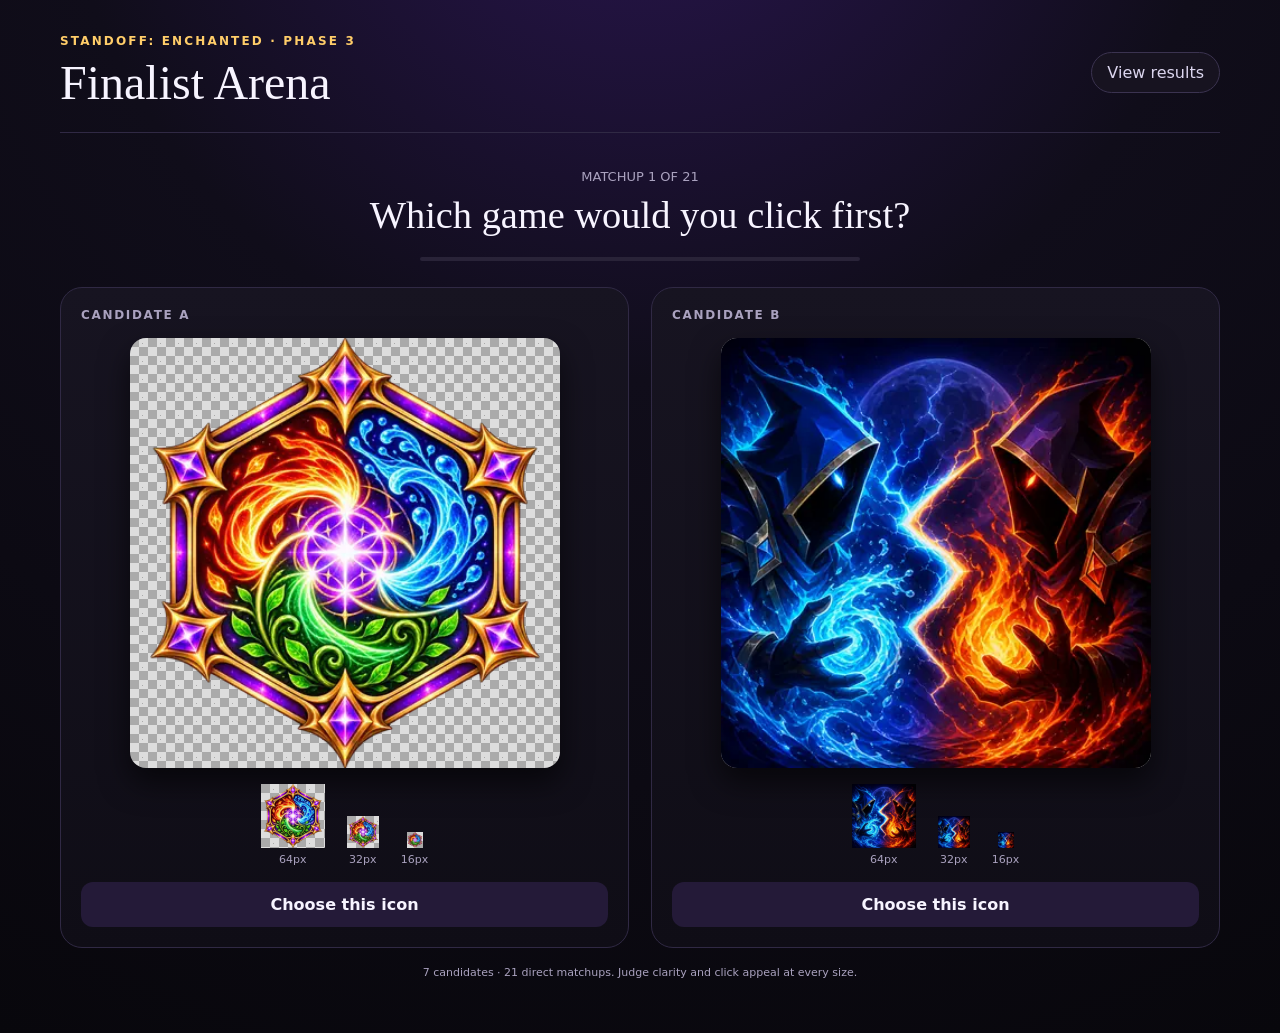
==== ABTest/index.html @ 978b7f70 "Icon test phase 3: seven candidates, retry queue for refused votes" ====
<!doctype html><html lang="en"><head><meta charset="utf-8"><meta name="viewport" content="width=device-width,initial-scale=1"><title>StandOff Finalist Icon Arena</title><meta name="description" content="Phase 2: choose between the three finalist icons for StandOff: Enchanted."><style>
:root{--ink:#f7f4ff;--muted:#aaa2bf;--panel:#12101d;--line:#302944;--violet:#9f74ff;--gold:#ffcd69}*{box-sizing:border-box}body{margin:0;min-height:100vh;color:var(--ink);font-family:Inter,system-ui,sans-serif;background:radial-gradient(circle at 50% -20%,#2b1653 0,#100d1a 42%,#08070c 100%)}button{font:inherit}main{width:min(1160px,calc(100% - 32px));margin:auto;padding:34px 0 54px}header,.results-head{display:flex;align-items:center;justify-content:space-between}header{border-bottom:1px solid var(--line);padding-bottom:22px}h1,h2,h3,p{margin:0}h1{font:48px Georgia,serif}h2{font:clamp(26px,3vw,40px) Georgia,serif}.eyebrow{color:var(--gold);text-transform:uppercase;font-weight:800;font-size:12px;letter-spacing:.18em;margin-bottom:7px}.quiet{color:#dcd6ef;background:#171320;border:1px solid #3b3350;padding:10px 15px;border-radius:99px;cursor:pointer}.quiet:hover{border-color:var(--violet)}.prompt{text-align:center;margin:36px auto 26px}.prompt p{color:var(--muted);font-size:13px;text-transform:uppercase;margin-bottom:9px}.progress{width:min(440px,90%);height:4px;margin:20px auto 0;background:#292338;border-radius:5px;overflow:hidden}.progress span,.bar span{display:block;height:100%;background:linear-gradient(90deg,var(--violet),var(--gold))}.matchup{display:grid;grid-template-columns:1fr 1fr;gap:22px}.candidate{display:flex;flex-direction:column;align-items:center;gap:16px;color:var(--ink);background:linear-gradient(180deg,#171421,#0f0d16);border:1px solid var(--line);border-radius:22px;padding:20px;cursor:pointer;transition:.18s}.candidate:hover,.candidate:focus{transform:translateY(-4px);border-color:var(--gold);box-shadow:0 18px 50px #0008;outline:none}.label{align-self:flex-start;color:var(--muted);font-size:12px;font-weight:800;letter-spacing:.14em;text-transform:uppercase}.hero,.checker{background-color:#aaa;background-image:linear-gradient(45deg,#ddd 25%,transparent 25%),linear-gradient(-45deg,#ddd 25%,transparent 25%),linear-gradient(45deg,transparent 75%,#ddd 75%),linear-gradient(-45deg,transparent 75%,#ddd 75%);background-size:18px 18px;background-position:0 0,0 9px,9px -9px,-9px 0}.hero{width:min(100%,430px);aspect-ratio:1;border-radius:16px;overflow:hidden;box-shadow:0 14px 30px #0009}.hero img{width:100%;height:100%;object-fit:contain;display:block}.candidate strong{width:100%;padding:13px;border-radius:12px;background:#241a38}.sizes{min-height:76px;display:flex;align-items:end;justify-content:center;gap:22px}.size{display:grid;justify-items:center;gap:5px}.size span{display:grid;place-items:center}.size img{display:block;object-fit:contain}.size small,.hint,.note{color:var(--muted);font-size:11px}.hint,.note{text-align:center;margin-top:18px}.warn{width:min(680px,100%);margin:0 auto 18px;padding:12px 16px;border-radius:12px;border:1px solid #7a4a2a;background:#2a1a12;color:#ffc9a0;font-size:13px;text-align:center}.results{width:min(900px,100%);margin:38px auto}.results-head{margin-bottom:22px}.board{display:grid;gap:10px}.row{display:grid;grid-template-columns:42px 74px 1fr auto;align-items:center;gap:15px;padding:12px 16px;background:#13101cdd;border:1px solid var(--line);border-radius:15px}.rank{color:var(--gold);font:24px Georgia,serif;text-align:center}.thumb{width:64px;height:64px;border-radius:12px;overflow:hidden}.thumb img{width:100%;height:100%;object-fit:contain}.copy h3{font-size:15px;margin-bottom:9px}.bar{height:5px;background:#2e283a;border-radius:9px;overflow:hidden}.score{text-align:right;min-width:92px}.score strong{display:block;font-size:21px}.score small{color:var(--muted)}.primary{display:block;margin:24px auto 0;background:linear-gradient(135deg,#8355eb,#b98cff);color:#fff;font-weight:800;border:0;border-radius:12px;padding:13px 22px;cursor:pointer}.hidden{display:none!important}@media(max-width:720px){main{width:calc(100% - 20px);padding-top:18px}.matchup{grid-template-columns:1fr}.hero{max-width:330px}.candidate{padding:14px}.row{grid-template-columns:30px 54px 1fr}.thumb{width:48px;height:48px}.score{grid-column:3;text-align:left}h1{font-size:32px}}
</style></head><body><main><header><div><p class="eyebrow">StandOff: Enchanted · Phase 3</p><h1>Finalist Arena</h1></div><button id="toggle" class="quiet">View results</button></header><p id="warn" class="warn hidden"></p><section id="arena"><div class="prompt"><p id="round"></p><h2>Which game would you click first?</h2><div class="progress"><span id="progress"></span></div></div><div class="matchup" id="matchup"></div><p class="hint" id="hint">Judge clarity and click appeal at every size.</p></section><section id="results" class="results hidden"><div class="results-head"><div><p class="eyebrow">Phase 3 results</p><h2>Seven candidates ranked</h2></div><div><button id="refresh" class="quiet">Refresh results</button> <button id="reset" class="quiet">Start over</button></div></div><div id="board" class="board"></div><button id="continue" class="primary">Continue voting</button><p id="status" class="note">Loading Phase 3 results…</p><div class="archive"><div class="results-head"><div><p class="eyebrow">Phase 2 archive</p><h2>Three-icon final</h2></div></div><div id="archive2Board" class="board"></div><p id="archive2Status" class="note">Loading archived results…</p></div><div class="archive"><div class="results-head"><div><p class="eyebrow">Phase 1 archive</p><h2>Original six-icon results</h2></div></div><div id="archiveBoard" class="board"></div><p id="archiveStatus" class="note">Loading archived results…</p></div></section></main><script>
const CANDIDATES=[{"id":"hex-alpha","name":"Hex · transparent","src":"[data-uri]"},{"id":"circle-alpha","name":"Circle · transparent","src":"[data-uri]"},{"id":"hex-cosmic","name":"Hex · cosmic square","src":"[data-uri]"},{"id":"circle-cosmic","name":"Circle · cosmic square","src":"[data-uri]"},{"id":"wizard-elemental","name":"Wizard duel · elemental","src":"[data-uri]"},{"id":"wizard-seal","name":"Wizard duel · arcane seal","src":"[data-uri]"},{"id":"duel-hex-frame","name":"Wizard duel · hex frame","src":"[data-uri]"},{"id":"star-medallion","name":"Star medallion · transparent","src":"[data-uri]"},{"id":"circle-rounded","name":"Circle · rounded cosmic","src":"[data-uri]"},{"id":"hex-gem","name":"Hex · gemmed transparent","src":"[data-uri]"}];
const KEY='standoff-icon-test-v3';
const PHASE2_START='2026-08-22T17:35:47.520Z';
const PHASE3_START='2026-09-23T10:43:00.882Z';
const PHASE2_IDS=['hex-cosmic','circle-cosmic','wizard-elemental'];
const PHASE1_IDS=['hex-alpha','circle-alpha','hex-cosmic','circle-cosmic','wizard-elemental','wizard-seal'];
const SUPABASE_URL='https://qzjwqoonxflwyckdbelz.supabase.co';
const SUPABASE_KEY='sb_publishable_Yy_xdVPcLWe54N5hKVgCAA_aTU01W4z';
const FINALIST_IDS=['hex-cosmic','circle-cosmic','wizard-elemental','duel-hex-frame','star-medallion','circle-rounded','hex-gem'];
const finalists=CANDIDATES.filter(c=>FINALIST_IDS.includes(c.id));
const blank=(list=CANDIDATES)=>Object.fromEntries(list.map(c=>[c.id,{wins:0,appearances:0}]));
const makePairs=()=>{const p=[];for(let a=0;a<finalists.length;a++)for(let b=a+1;b<finalists.length;b++)p.push(Math.random()>.5?[a,b]:[b,a]);return p.sort(()=>Math.random()-.5)};
let state={pairs:makePairs(),round:0,scores:blank(),results:false};try{const s=JSON.parse(localStorage.getItem(KEY));if(s&&s.pairs?.length)state=s;if(state.round>=state.pairs.length)state.results=true}catch(e){}
const arena=document.querySelector('#arena'),results=document.querySelector('#results'),toggle=document.querySelector('#toggle');
const save=()=>{try{localStorage.setItem(KEY,JSON.stringify(state))}catch(e){}};
// A vote the server refuses used to vanish into a grey line under the results, so a whole
// session could be cast against a rule change nobody noticed. Failed votes are kept here and
// retried on every load until they land, and the page says out loud that they are waiting.
const PENDING=KEY+'-pending';
const pending=()=>{try{return JSON.parse(localStorage.getItem(PENDING))||[]}catch(e){return []}};
const keepPending=q=>{try{localStorage.setItem(PENDING,JSON.stringify(q))}catch(e){}};
function warn(text){const el=document.querySelector('#warn');el.textContent=text||'';el.classList.toggle('hidden',!text)}
function sayPending(n){warn(n?`${n} vote${n>1?'s':''} could not be saved and ${n>1?'are':'is'} waiting to be sent again. Your choices are safe; the shared board will catch up once the server accepts them.`:'')}
const send=v=>api('icon_votes',{method:'POST',headers:{Prefer:'return=minimal'},body:JSON.stringify(v)});
async function flush(){const queue=pending();if(!queue.length)return;const left=[];for(const v of queue){try{await send(v)}catch(e){left.push(v)}}keepPending(left);sayPending(left.length)}
function sizes(c){return `<div class="sizes">${[64,32,16].map(n=>`<span class="size"><span class="checker"><img src="${c.src}" width="${n}" height="${n}" alt=""></span><small>${n}px</small></span>`).join('')}</div>`}
function renderVote(){const pair=state.pairs[Math.min(state.round,state.pairs.length-1)];document.querySelector('#round').textContent=`Matchup ${state.round+1} of ${state.pairs.length}`;document.querySelector('#hint').textContent=`${finalists.length} candidates · ${state.pairs.length} direct matchups. Judge clarity and click appeal at every size.`;document.querySelector('#progress').style.width=`${state.round/state.pairs.length*100}%`;document.querySelector('#matchup').innerHTML=pair.map((i,s)=>{const c=finalists[i];return `<button class="candidate" data-index="${i}"><span class="label">Candidate ${s?'B':'A'}</span><span class="hero"><img src="${c.src}" alt="Candidate ${s?'B':'A'}"></span>${sizes(c)}<strong>Choose this icon</strong></button>`}).join('');document.querySelectorAll('.candidate').forEach(b=>b.onclick=()=>vote(+b.dataset.index))}
async function api(path,options={}){const r=await fetch(SUPABASE_URL+'/rest/v1/'+path,{...options,headers:{apikey:SUPABASE_KEY,Authorization:'Bearer '+SUPABASE_KEY,'Content-Type':'application/json',...(options.headers||{})}});if(!r.ok)throw new Error('Shared results are temporarily unavailable');return r.status===204?null:r.json()}
async function vote(w){const pair=state.pairs[state.round];if(!pair){state.results=true;save();render();return}const winner=finalists[w].id,loser=finalists[pair.find(i=>i!==w)].id;pair.forEach(i=>state.scores[finalists[i].id].appearances++);state.scores[winner].wins++;if(++state.round>=state.pairs.length)state.results=true;save();render();try{await send({winner,loser});await flush()}catch(e){const queue=pending();queue.push({winner,loser});keepPending(queue);sayPending(queue.length)}}
async function renderResults(){const board=document.querySelector('#board'),status=document.querySelector('#status');status.textContent='Loading Phase 3 votes…';try{const votes=await api(`icon_votes?select=winner,loser&created_at=gte.${encodeURIComponent(PHASE3_START)}`);const scores=blank(finalists);votes.forEach(v=>{if(scores[v.winner]&&scores[v.loser]){scores[v.winner].wins++;scores[v.winner].appearances++;scores[v.loser].appearances++}});const ranked=[...finalists].sort((a,b)=>{const A=scores[a.id],B=scores[b.id];return (B.appearances?B.wins/B.appearances:0)-(A.appearances?A.wins/A.appearances:0)});board.innerHTML=ranked.map((c,i)=>{const s=scores[c.id],r=s.appearances?Math.round(s.wins/s.appearances*100):0;return `<article class="row"><span class="rank">${i+1}</span><span class="thumb checker"><img src="${c.src}" alt=""></span><div class="copy"><h3>${c.name}</h3><div class="bar"><span style="width:${r}%"></span></div></div><div class="score"><strong>${r}%</strong><small>${s.wins} of ${s.appearances} matchups</small></div></article>`}).join('');status.textContent=`${votes.length} Phase 3 choices · about ${Math.floor(votes.length/state.pairs.length)} completed tests`;document.querySelector('#continue').classList.toggle('hidden',state.round>=state.pairs.length)}catch(e){status.textContent=e.message;board.innerHTML=''}}
async function renderArchive2(){const board=document.querySelector('#archive2Board'),status=document.querySelector('#archive2Status');try{const votes=await api(`icon_votes?select=winner,loser&created_at=gte.${encodeURIComponent(PHASE2_START)}&created_at=lt.${encodeURIComponent(PHASE3_START)}`);const three=CANDIDATES.filter(c=>PHASE2_IDS.includes(c.id));const scores=blank(three);votes.forEach(v=>{if(scores[v.winner]&&scores[v.loser]){scores[v.winner].wins++;scores[v.winner].appearances++;scores[v.loser].appearances++}});const ranked=[...three].sort((a,b)=>{const A=scores[a.id],B=scores[b.id];return (B.appearances?B.wins/B.appearances:0)-(A.appearances?A.wins/A.appearances:0)});board.innerHTML=ranked.map((c,i)=>{const q=scores[c.id],r=q.appearances?Math.round(q.wins/q.appearances*100):0;return `<article class="row"><span class="rank">${i+1}</span><span class="thumb checker"><img src="${c.src}" alt=""></span><div class="copy"><h3>${c.name}</h3><div class="bar"><span style="width:${r}%"></span></div></div><div class="score"><strong>${r}%</strong><small>${q.wins} of ${q.appearances} matchups</small></div></article>`}).join('');status.textContent=`${votes.length} choices · the three-icon final that sent these forward`}catch(e){status.textContent='Archived results are temporarily unavailable'}}
async function renderArchive(){const board=document.querySelector('#archiveBoard'),status=document.querySelector('#archiveStatus');try{const votes=await api(`icon_votes?select=winner,loser&created_at=lt.${encodeURIComponent(PHASE2_START)}`);const six=CANDIDATES.filter(c=>PHASE1_IDS.includes(c.id));const scores=blank(six);votes.forEach(v=>{if(scores[v.winner]&&scores[v.loser]){scores[v.winner].wins++;scores[v.winner].appearances++;scores[v.loser].appearances++}});const ranked=[...six].sort((a,b)=>{const A=scores[a.id],B=scores[b.id];return (B.appearances?B.wins/B.appearances:0)-(A.appearances?A.wins/A.appearances:0)});board.innerHTML=ranked.map((c,i)=>{const q=scores[c.id],r=q.appearances?Math.round(q.wins/q.appearances*100):0;return `<article class="row"><span class="rank">${i+1}</span><span class="thumb checker"><img src="${c.src}" alt=""></span><div class="copy"><h3>${c.name}</h3><div class="bar"><span style="width:${r}%"></span></div></div><div class="score"><strong>${r}%</strong><small>${q.wins} of ${q.appearances} matchups</small></div></article>`}).join('');status.textContent=`${votes.length} original choices · historical Phase 1 archive`}catch(e){status.textContent='Archived results are temporarily unavailable'}}
function render(){arena.classList.toggle('hidden',state.results);results.classList.toggle('hidden',!state.results);toggle.textContent=state.results?(state.round>=state.pairs.length?'Test complete':'Continue voting'):'View results';toggle.disabled=state.results&&state.round>=state.pairs.length;state.results?(renderResults(),renderArchive2(),renderArchive()):renderVote()}
function resetTest(){localStorage.removeItem(KEY);state={pairs:makePairs(),round:0,scores:blank(),results:false};render()}
toggle.onclick=()=>{if(state.round>=state.pairs.length)return;state.results=!state.results;save();render()};document.querySelector('#continue').onclick=()=>{state.results=false;save();render()};document.querySelector('#refresh').onclick=renderResults;document.querySelector('#reset').onclick=resetTest;render();flush();
</script></body></html>
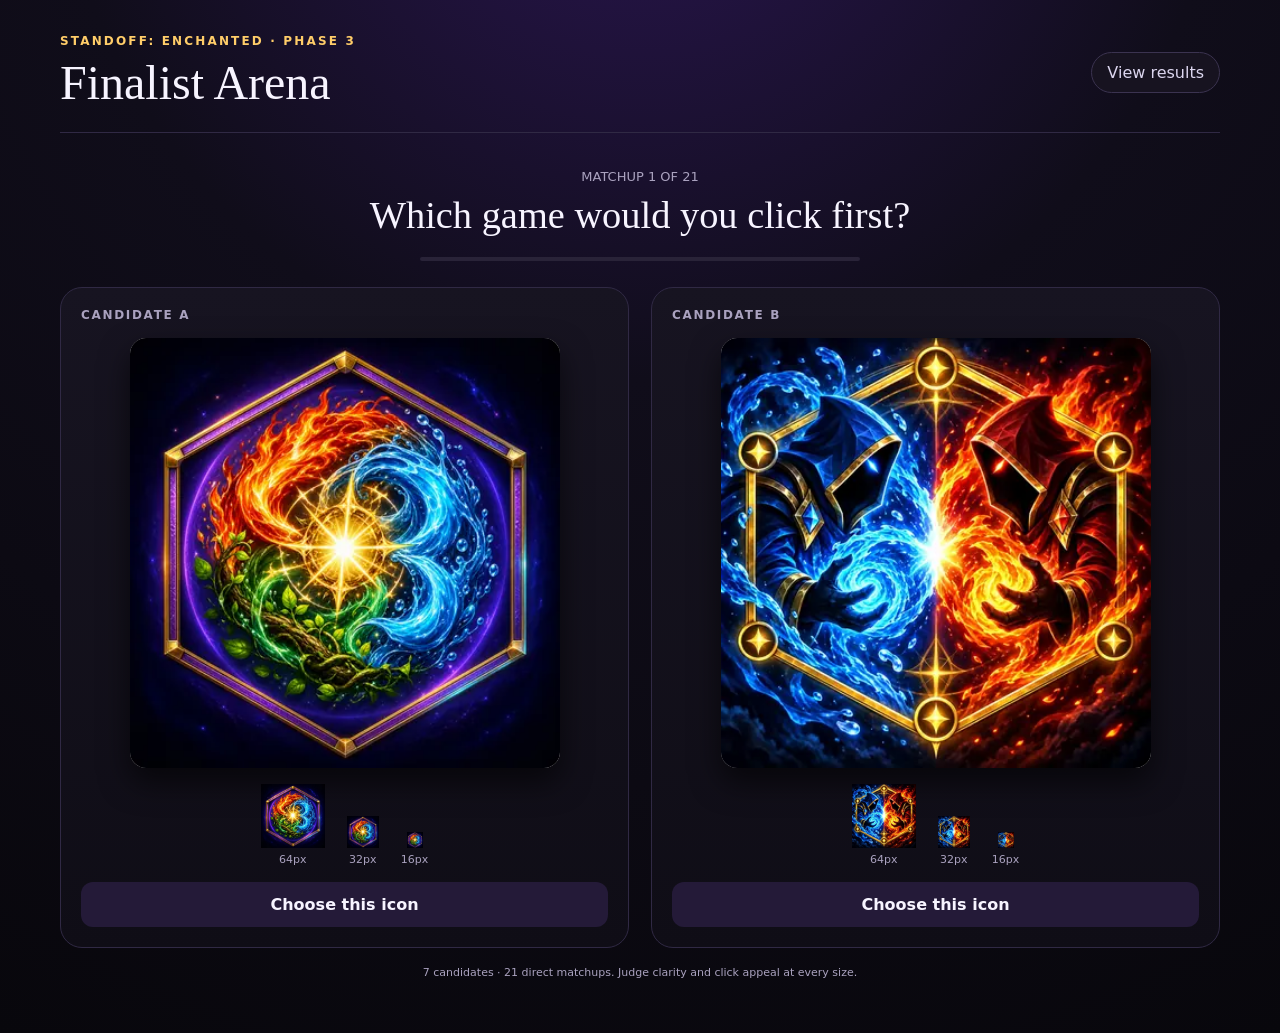
==== commit aac46cc0: "Icon test: claim queued votes before sending, and keep the warning in sync across tabs" ====
--- a/ABTest/index.html
+++ b/ABTest/index.html
@@ -25,7 +25,31 @@
 function warn(text){const el=document.querySelector('#warn');el.textContent=text||'';el.classList.toggle('hidden',!text)}
 function sayPending(n){warn(n?`${n} vote${n>1?'s':''} could not be saved and ${n>1?'are':'is'} waiting to be sent again. Your choices are safe; the shared board will catch up once the server accepts them.`:'')}
 const send=v=>api('icon_votes',{method:'POST',headers:{Prefer:'return=minimal'},body:JSON.stringify(v)});
-async function flush(){const queue=pending();if(!queue.length)return;const left=[];for(const v of queue){try{await send(v)}catch(e){left.push(v)}}keepPending(left);sayPending(left.length)}
+let flushing=false;
+// Two tabs opened at the same instant can both read the queue before either has claimed a vote,
+// so sending is done under a short lease: write a token, read it back, and only the writer that
+// still sees its own token sends. A stale lease (a tab closed mid-send) expires after 15s.
+const LOCK=KEY+'-lock';
+function lease(){try{const me=Math.random().toString(36).slice(2),now=Date.now();
+  const held=JSON.parse(localStorage.getItem(LOCK)||'null');if(held&&now-held.at<15000)return null;
+  localStorage.setItem(LOCK,JSON.stringify({me,at:now}));
+  const back=JSON.parse(localStorage.getItem(LOCK)||'null');return back&&back.me===me?me:null}catch(e){return 'unlocked'}}
+function release(me){try{const held=JSON.parse(localStorage.getItem(LOCK)||'null');
+  if(!held||held.me===me)localStorage.removeItem(LOCK)}catch(e){}}
+// Claim each vote out of the queue BEFORE sending it. Reading the whole queue, sending it, and
+// writing back the failures at the end looks equivalent, but a second tab - or a reload landing
+// mid-flight - reads the same queue and sends every vote a second time. That duplicated a whole
+// session once. A crash between the claim and the send now loses at most the one vote in hand.
+async function flush(){if(flushing)return;flushing=true;const failed=[];const me=lease();
+ if(!me){flushing=false;sayPending(pending().length);return}
+ try{for(;;){const queue=pending();if(!queue.length)break;const vote=queue.shift();keepPending(queue);
+  try{await send(vote)}catch(e){failed.push(vote)}}
+  if(failed.length)keepPending(pending().concat(failed));sayPending(pending().length)}
+ finally{release(me);flushing=false}}
+// The strip follows the queue, not the moment it was written: another tab (or an earlier visit)
+// may have sent what this one is still warning about, and a stale warning is worse than none.
+window.addEventListener('storage',e=>{if(e.key===PENDING)sayPending(pending().length)});
+document.addEventListener('visibilitychange',()=>{if(!document.hidden)flush()});
 function sizes(c){return `<div class="sizes">${[64,32,16].map(n=>`<span class="size"><span class="checker"><img src="${c.src}" width="${n}" height="${n}" alt=""></span><small>${n}px</small></span>`).join('')}</div>`}
 function renderVote(){const pair=state.pairs[Math.min(state.round,state.pairs.length-1)];document.querySelector('#round').textContent=`Matchup ${state.round+1} of ${state.pairs.length}`;document.querySelector('#hint').textContent=`${finalists.length} candidates · ${state.pairs.length} direct matchups. Judge clarity and click appeal at every size.`;document.querySelector('#progress').style.width=`${state.round/state.pairs.length*100}%`;document.querySelector('#matchup').innerHTML=pair.map((i,s)=>{const c=finalists[i];return `<button class="candidate" data-index="${i}"><span class="label">Candidate ${s?'B':'A'}</span><span class="hero"><img src="${c.src}" alt="Candidate ${s?'B':'A'}"></span>${sizes(c)}<strong>Choose this icon</strong></button>`}).join('');document.querySelectorAll('.candidate').forEach(b=>b.onclick=()=>vote(+b.dataset.index))}
 async function api(path,options={}){const r=await fetch(SUPABASE_URL+'/rest/v1/'+path,{...options,headers:{apikey:SUPABASE_KEY,Authorization:'Bearer '+SUPABASE_KEY,'Content-Type':'application/json',...(options.headers||{})}});if(!r.ok)throw new Error('Shared results are temporarily unavailable');return r.status===204?null:r.json()}
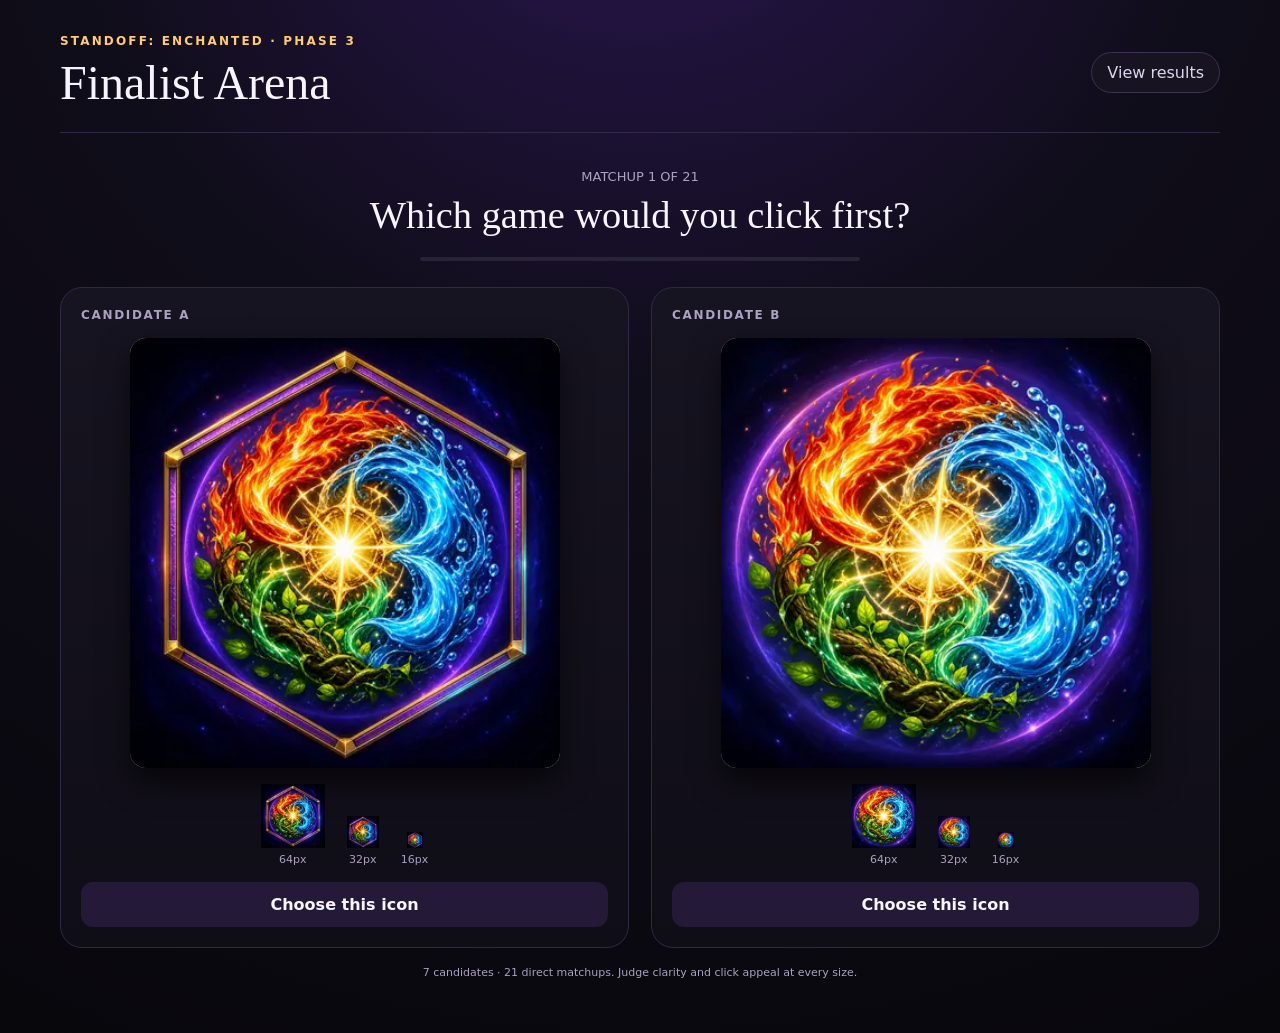
==== commit 85b3a7e7: "Icon test: restart phase 3 voting from a clean window" ====
--- a/ABTest/index.html
+++ b/ABTest/index.html
@@ -2,9 +2,10 @@
 :root{--ink:#f7f4ff;--muted:#aaa2bf;--panel:#12101d;--line:#302944;--violet:#9f74ff;--gold:#ffcd69}*{box-sizing:border-box}body{margin:0;min-height:100vh;color:var(--ink);font-family:Inter,system-ui,sans-serif;background:radial-gradient(circle at 50% -20%,#2b1653 0,#100d1a 42%,#08070c 100%)}button{font:inherit}main{width:min(1160px,calc(100% - 32px));margin:auto;padding:34px 0 54px}header,.results-head{display:flex;align-items:center;justify-content:space-between}header{border-bottom:1px solid var(--line);padding-bottom:22px}h1,h2,h3,p{margin:0}h1{font:48px Georgia,serif}h2{font:clamp(26px,3vw,40px) Georgia,serif}.eyebrow{color:var(--gold);text-transform:uppercase;font-weight:800;font-size:12px;letter-spacing:.18em;margin-bottom:7px}.quiet{color:#dcd6ef;background:#171320;border:1px solid #3b3350;padding:10px 15px;border-radius:99px;cursor:pointer}.quiet:hover{border-color:var(--violet)}.prompt{text-align:center;margin:36px auto 26px}.prompt p{color:var(--muted);font-size:13px;text-transform:uppercase;margin-bottom:9px}.progress{width:min(440px,90%);height:4px;margin:20px auto 0;background:#292338;border-radius:5px;overflow:hidden}.progress span,.bar span{display:block;height:100%;background:linear-gradient(90deg,var(--violet),var(--gold))}.matchup{display:grid;grid-template-columns:1fr 1fr;gap:22px}.candidate{display:flex;flex-direction:column;align-items:center;gap:16px;color:var(--ink);background:linear-gradient(180deg,#171421,#0f0d16);border:1px solid var(--line);border-radius:22px;padding:20px;cursor:pointer;transition:.18s}.candidate:hover,.candidate:focus{transform:translateY(-4px);border-color:var(--gold);box-shadow:0 18px 50px #0008;outline:none}.label{align-self:flex-start;color:var(--muted);font-size:12px;font-weight:800;letter-spacing:.14em;text-transform:uppercase}.hero,.checker{background-color:#aaa;background-image:linear-gradient(45deg,#ddd 25%,transparent 25%),linear-gradient(-45deg,#ddd 25%,transparent 25%),linear-gradient(45deg,transparent 75%,#ddd 75%),linear-gradient(-45deg,transparent 75%,#ddd 75%);background-size:18px 18px;background-position:0 0,0 9px,9px -9px,-9px 0}.hero{width:min(100%,430px);aspect-ratio:1;border-radius:16px;overflow:hidden;box-shadow:0 14px 30px #0009}.hero img{width:100%;height:100%;object-fit:contain;display:block}.candidate strong{width:100%;padding:13px;border-radius:12px;background:#241a38}.sizes{min-height:76px;display:flex;align-items:end;justify-content:center;gap:22px}.size{display:grid;justify-items:center;gap:5px}.size span{display:grid;place-items:center}.size img{display:block;object-fit:contain}.size small,.hint,.note{color:var(--muted);font-size:11px}.hint,.note{text-align:center;margin-top:18px}.warn{width:min(680px,100%);margin:0 auto 18px;padding:12px 16px;border-radius:12px;border:1px solid #7a4a2a;background:#2a1a12;color:#ffc9a0;font-size:13px;text-align:center}.results{width:min(900px,100%);margin:38px auto}.results-head{margin-bottom:22px}.board{display:grid;gap:10px}.row{display:grid;grid-template-columns:42px 74px 1fr auto;align-items:center;gap:15px;padding:12px 16px;background:#13101cdd;border:1px solid var(--line);border-radius:15px}.rank{color:var(--gold);font:24px Georgia,serif;text-align:center}.thumb{width:64px;height:64px;border-radius:12px;overflow:hidden}.thumb img{width:100%;height:100%;object-fit:contain}.copy h3{font-size:15px;margin-bottom:9px}.bar{height:5px;background:#2e283a;border-radius:9px;overflow:hidden}.score{text-align:right;min-width:92px}.score strong{display:block;font-size:21px}.score small{color:var(--muted)}.primary{display:block;margin:24px auto 0;background:linear-gradient(135deg,#8355eb,#b98cff);color:#fff;font-weight:800;border:0;border-radius:12px;padding:13px 22px;cursor:pointer}.hidden{display:none!important}@media(max-width:720px){main{width:calc(100% - 20px);padding-top:18px}.matchup{grid-template-columns:1fr}.hero{max-width:330px}.candidate{padding:14px}.row{grid-template-columns:30px 54px 1fr}.thumb{width:48px;height:48px}.score{grid-column:3;text-align:left}h1{font-size:32px}}
 </style></head><body><main><header><div><p class="eyebrow">StandOff: Enchanted · Phase 3</p><h1>Finalist Arena</h1></div><button id="toggle" class="quiet">View results</button></header><p id="warn" class="warn hidden"></p><section id="arena"><div class="prompt"><p id="round"></p><h2>Which game would you click first?</h2><div class="progress"><span id="progress"></span></div></div><div class="matchup" id="matchup"></div><p class="hint" id="hint">Judge clarity and click appeal at every size.</p></section><section id="results" class="results hidden"><div class="results-head"><div><p class="eyebrow">Phase 3 results</p><h2>Seven candidates ranked</h2></div><div><button id="refresh" class="quiet">Refresh results</button> <button id="reset" class="quiet">Start over</button></div></div><div id="board" class="board"></div><button id="continue" class="primary">Continue voting</button><p id="status" class="note">Loading Phase 3 results…</p><div class="archive"><div class="results-head"><div><p class="eyebrow">Phase 2 archive</p><h2>Three-icon final</h2></div></div><div id="archive2Board" class="board"></div><p id="archive2Status" class="note">Loading archived results…</p></div><div class="archive"><div class="results-head"><div><p class="eyebrow">Phase 1 archive</p><h2>Original six-icon results</h2></div></div><div id="archiveBoard" class="board"></div><p id="archiveStatus" class="note">Loading archived results…</p></div></section></main><script>
 const CANDIDATES=[{"id":"hex-alpha","name":"Hex · transparent","src":"[data-uri]"},{"id":"circle-alpha","name":"Circle · transparent","src":"[data-uri]"},{"id":"hex-cosmic","name":"Hex · cosmic square","src":"[data-uri]"},{"id":"circle-cosmic","name":"Circle · cosmic square","src":"[data-uri]"},{"id":"wizard-elemental","name":"Wizard duel · elemental","src":"[data-uri]"},{"id":"wizard-seal","name":"Wizard duel · arcane seal","src":"[data-uri]"},{"id":"duel-hex-frame","name":"Wizard duel · hex frame","src":"[data-uri]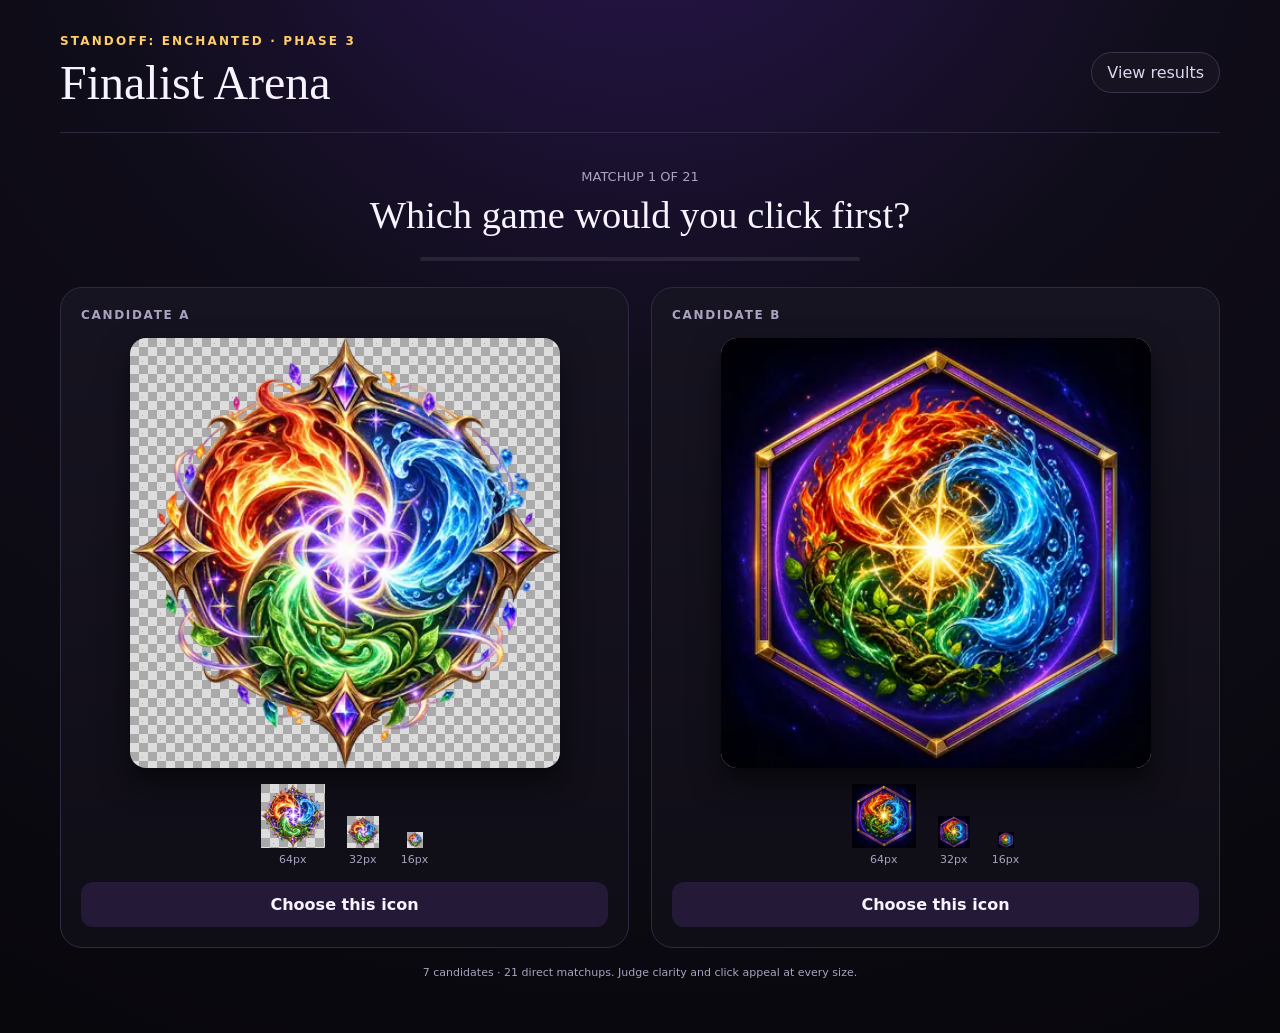
==== commit e7e2afdd: "Icon test: end the phase 2 archive where phase 3 began" ====
--- a/ABTest/index.html
+++ b/ABTest/index.html
@@ -4,7 +4,7 @@
 const CANDIDATES=[{"id":"hex-alpha","name":"Hex · transparent","src":"[data-uri]"},{"id":"circle-alpha","name":"Circle · transparent","src":"[data-uri]"},{"id":"hex-cosmic","name":"Hex · cosmic square","src":"[data-uri]"},{"id":"circle-cosmic","name":"Circle · cosmic square","src":"[data-uri]"},{"id":"wizard-elemental","name":"Wizard duel · elemental","src":"[data-uri]"},{"id":"wizard-seal","name":"Wizard duel · arcane seal","src":"[data-uri]"},{"id":"duel-hex-frame","name":"Wizard duel · hex frame","src":"[data-uri]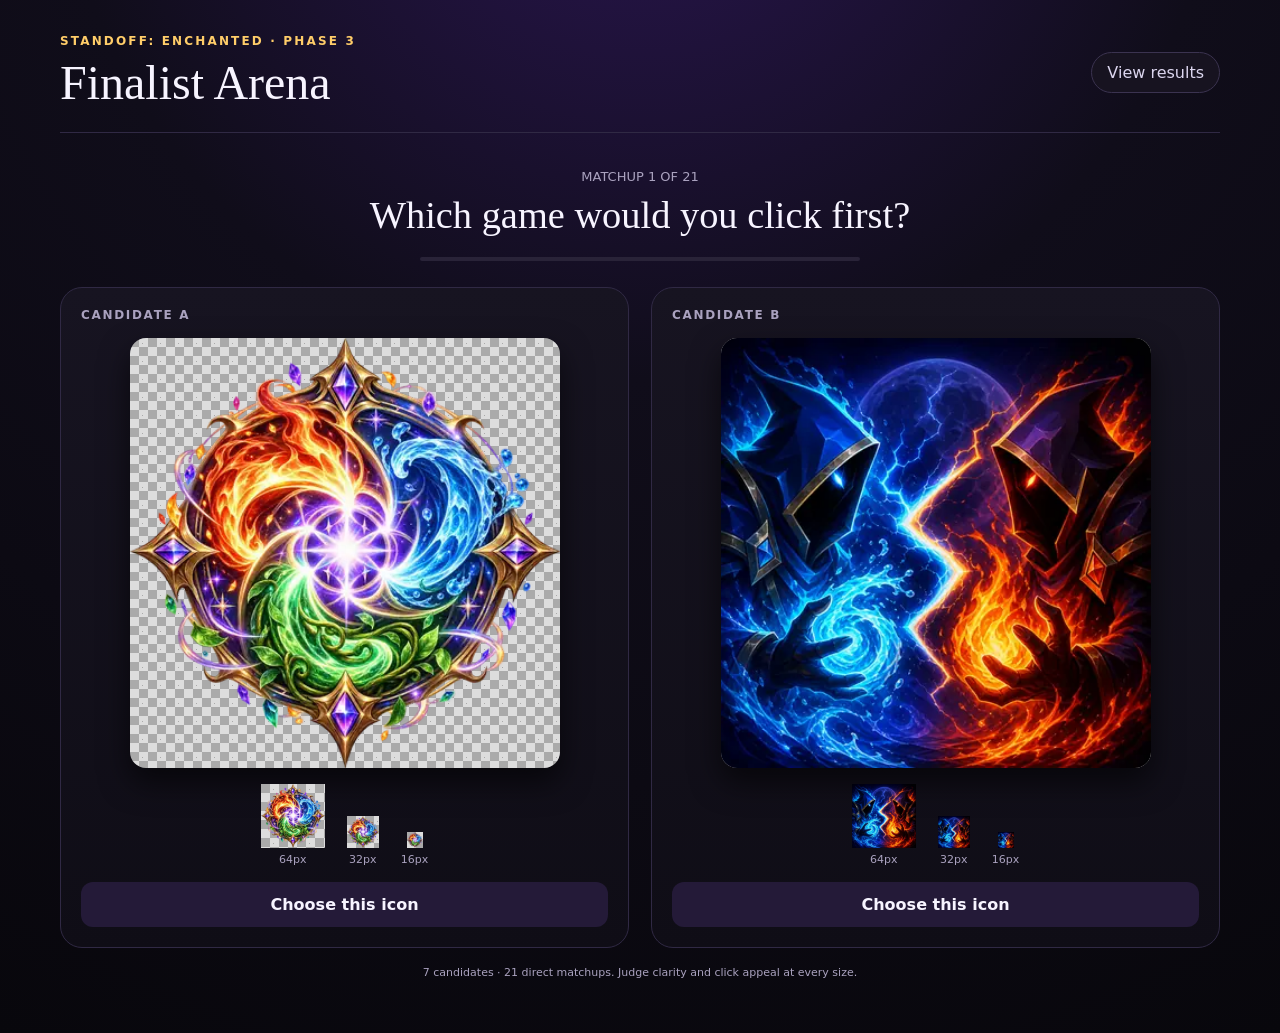
==== commit bc9ac455: "Icon test: never re-queue a vote the server already accepted" ====
--- a/ABTest/index.html
+++ b/ABTest/index.html
@@ -54,7 +54,11 @@
 function sizes(c){return `<div class="sizes">${[64,32,16].map(n=>`<span class="size"><span class="checker"><img src="${c.src}" width="${n}" height="${n}" alt=""></span><small>${n}px</small></span>`).join('')}</div>`}
 function renderVote(){const pair=state.pairs[Math.min(state.round,state.pairs.length-1)];document.querySelector('#round').textContent=`Matchup ${state.round+1} of ${state.pairs.length}`;document.querySelector('#hint').textContent=`${finalists.length} candidates · ${state.pairs.length} direct matchups. Judge clarity and click appeal at every size.`;document.querySelector('#progress').style.width=`${state.round/state.pairs.length*100}%`;document.querySelector('#matchup').innerHTML=pair.map((i,s)=>{const c=finalists[i];return `<button class="candidate" data-index="${i}"><span class="label">Candidate ${s?'B':'A'}</span><span class="hero"><img src="${c.src}" alt="Candidate ${s?'B':'A'}"></span>${sizes(c)}<strong>Choose this icon</strong></button>`}).join('');document.querySelectorAll('.candidate').forEach(b=>b.onclick=()=>vote(+b.dataset.index))}
 async function api(path,options={}){const r=await fetch(SUPABASE_URL+'/rest/v1/'+path,{...options,headers:{apikey:SUPABASE_KEY,Authorization:'Bearer '+SUPABASE_KEY,'Content-Type':'application/json',...(options.headers||{})}});if(!r.ok)throw new Error('Shared results are temporarily unavailable');return r.status===204?null:r.json()}
-async function vote(w){const pair=state.pairs[state.round];if(!pair){state.results=true;save();render();return}const winner=finalists[w].id,loser=finalists[pair.find(i=>i!==w)].id;pair.forEach(i=>state.scores[finalists[i].id].appearances++);state.scores[winner].wins++;if(++state.round>=state.pairs.length)state.results=true;save();render();try{await send({winner,loser});await flush()}catch(e){const queue=pending();queue.push({winner,loser});keepPending(queue);sayPending(queue.length)}}
+async function vote(w){const pair=state.pairs[state.round];if(!pair){state.results=true;save();render();return}const winner=finalists[w].id,loser=finalists[pair.find(i=>i!==w)].id;pair.forEach(i=>state.scores[finalists[i].id].appearances++);state.scores[winner].wins++;if(++state.round>=state.pairs.length)state.results=true;save();render();let landed=false;try{await send({winner,loser});landed=true}catch(e){const queue=pending();queue.push({winner,loser});keepPending(queue);sayPending(queue.length)}
+ // Retrying is a separate errand. Keeping it inside the try above meant a failure in the retry
+ // pass re-queued a vote the server had already accepted, which is how a delivered vote came
+ // back as a duplicate. A vote that landed is done, whatever happens next.
+ if(landed){try{await flush()}catch(e){}}}
 async function renderResults(){const board=document.querySelector('#board'),status=document.querySelector('#status');status.textContent='Loading Phase 3 votes…';try{const votes=await api(`icon_votes?select=winner,loser&created_at=gte.${encodeURIComponent(PHASE3_START)}`);const scores=blank(finalists);votes.forEach(v=>{if(scores[v.winner]&&scores[v.loser]){scores[v.winner].wins++;scores[v.winner].appearances++;scores[v.loser].appearances++}});const ranked=[...finalists].sort((a,b)=>{const A=scores[a.id],B=scores[b.id];return (B.appearances?B.wins/B.appearances:0)-(A.appearances?A.wins/A.appearances:0)});board.innerHTML=ranked.map((c,i)=>{const s=scores[c.id],r=s.appearances?Math.round(s.wins/s.appearances*100):0;return `<article class="row"><span class="rank">${i+1}</span><span class="thumb checker"><img src="${c.src}" alt=""></span><div class="copy"><h3>${c.name}</h3><div class="bar"><span style="width:${r}%"></span></div></div><div class="score"><strong>${r}%</strong><small>${s.wins} of ${s.appearances} matchups</small></div></article>`}).join('');status.textContent=`${votes.length} Phase 3 choices · about ${Math.floor(votes.length/state.pairs.length)} completed tests`;document.querySelector('#continue').classList.toggle('hidden',state.round>=state.pairs.length)}catch(e){status.textContent=e.message;board.innerHTML=''}}
 async function renderArchive2(){const board=document.querySelector('#archive2Board'),status=document.querySelector('#archive2Status');try{const votes=await api(`icon_votes?select=winner,loser&created_at=gte.${encodeURIComponent(PHASE2_START)}&created_at=lt.${encodeURIComponent(PHASE2_END)}`);const three=CANDIDATES.filter(c=>PHASE2_IDS.includes(c.id));const scores=blank(three);votes.forEach(v=>{if(scores[v.winner]&&scores[v.loser]){scores[v.winner].wins++;scores[v.winner].appearances++;scores[v.loser].appearances++}});const ranked=[...three].sort((a,b)=>{const A=scores[a.id],B=scores[b.id];return (B.appearances?B.wins/B.appearances:0)-(A.appearances?A.wins/A.appearances:0)});board.innerHTML=ranked.map((c,i)=>{const q=scores[c.id],r=q.appearances?Math.round(q.wins/q.appearances*100):0;return `<article class="row"><span class="rank">${i+1}</span><span class="thumb checker"><img src="${c.src}" alt=""></span><div class="copy"><h3>${c.name}</h3><div class="bar"><span style="width:${r}%"></span></div></div><div class="score"><strong>${r}%</strong><small>${q.wins} of ${q.appearances} matchups</small></div></article>`}).join('');status.textContent=`${votes.length} choices · the three-icon final that sent these forward`}catch(e){status.textContent='Archived results are temporarily unavailable'}}
 async function renderArchive(){const board=document.querySelector('#archiveBoard'),status=document.querySelector('#archiveStatus');try{const votes=await api(`icon_votes?select=winner,loser&created_at=lt.${encodeURIComponent(PHASE2_START)}`);const six=CANDIDATES.filter(c=>PHASE1_IDS.includes(c.id));const scores=blank(six);votes.forEach(v=>{if(scores[v.winner]&&scores[v.loser]){scores[v.winner].wins++;scores[v.winner].appearances++;scores[v.loser].appearances++}});const ranked=[...six].sort((a,b)=>{const A=scores[a.id],B=scores[b.id];return (B.appearances?B.wins/B.appearances:0)-(A.appearances?A.wins/A.appearances:0)});board.innerHTML=ranked.map((c,i)=>{const q=scores[c.id],r=q.appearances?Math.round(q.wins/q.appearances*100):0;return `<article class="row"><span class="rank">${i+1}</span><span class="thumb checker"><img src="${c.src}" alt=""></span><div class="copy"><h3>${c.name}</h3><div class="bar"><span style="width:${r}%"></span></div></div><div class="score"><strong>${r}%</strong><small>${q.wins} of ${q.appearances} matchups</small></div></article>`}).join('');status.textContent=`${votes.length} original choices · historical Phase 1 archive`}catch(e){status.textContent='Archived results are temporarily unavailable'}}
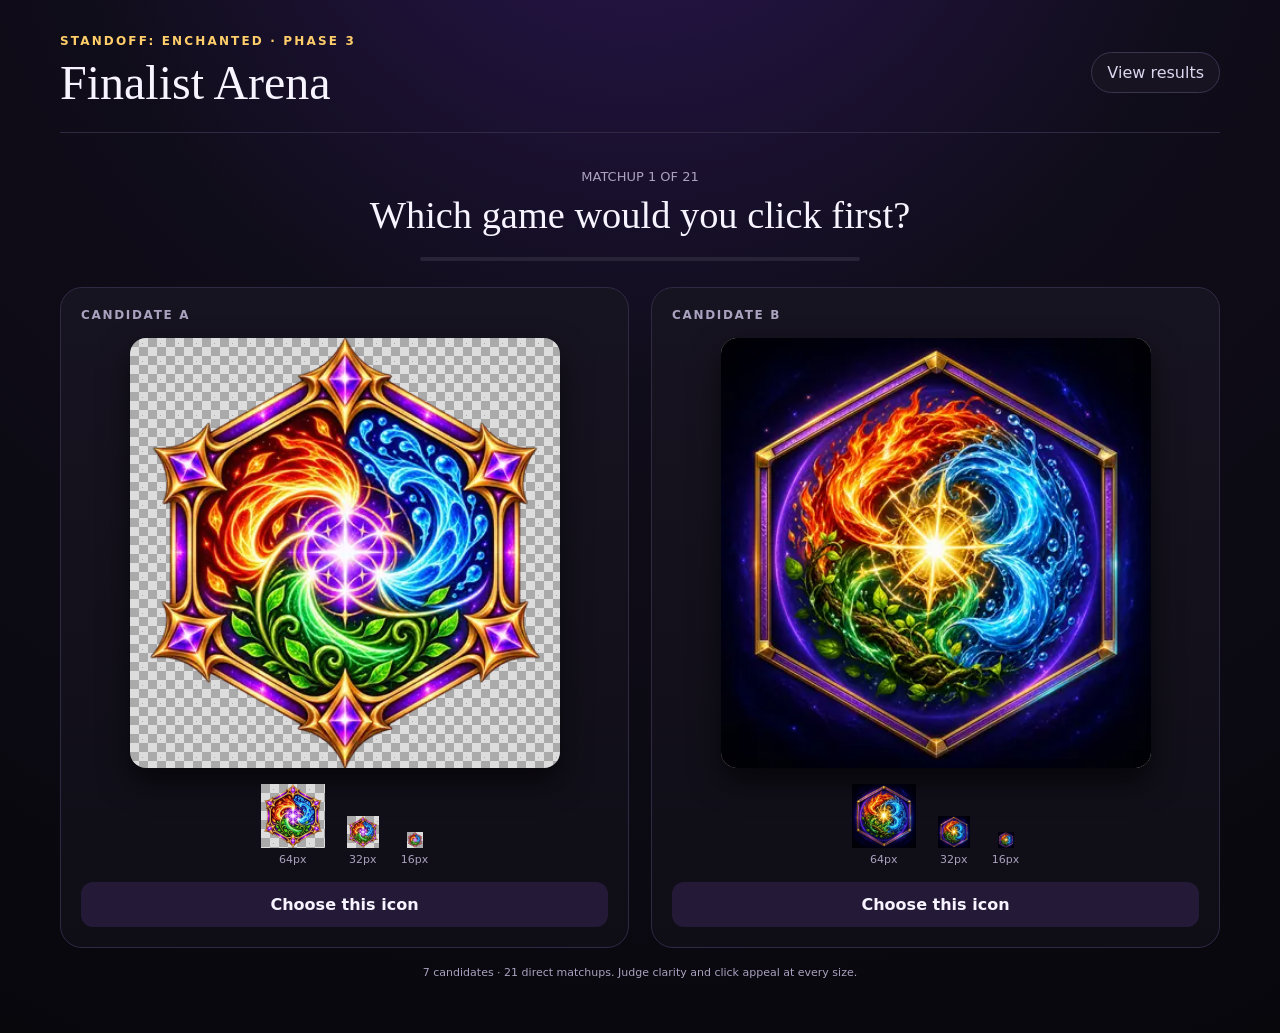
==== commit 3dc2461a: "Icon test: an empty 201 is a success, not a failed vote" ====
--- a/ABTest/index.html
+++ b/ABTest/index.html
@@ -53,7 +53,11 @@
 document.addEventListener('visibilitychange',()=>{if(!document.hidden)flush()});
 function sizes(c){return `<div class="sizes">${[64,32,16].map(n=>`<span class="size"><span class="checker"><img src="${c.src}" width="${n}" height="${n}" alt=""></span><small>${n}px</small></span>`).join('')}</div>`}
 function renderVote(){const pair=state.pairs[Math.min(state.round,state.pairs.length-1)];document.querySelector('#round').textContent=`Matchup ${state.round+1} of ${state.pairs.length}`;document.querySelector('#hint').textContent=`${finalists.length} candidates · ${state.pairs.length} direct matchups. Judge clarity and click appeal at every size.`;document.querySelector('#progress').style.width=`${state.round/state.pairs.length*100}%`;document.querySelector('#matchup').innerHTML=pair.map((i,s)=>{const c=finalists[i];return `<button class="candidate" data-index="${i}"><span class="label">Candidate ${s?'B':'A'}</span><span class="hero"><img src="${c.src}" alt="Candidate ${s?'B':'A'}"></span>${sizes(c)}<strong>Choose this icon</strong></button>`}).join('');document.querySelectorAll('.candidate').forEach(b=>b.onclick=()=>vote(+b.dataset.index))}
-async function api(path,options={}){const r=await fetch(SUPABASE_URL+'/rest/v1/'+path,{...options,headers:{apikey:SUPABASE_KEY,Authorization:'Bearer '+SUPABASE_KEY,'Content-Type':'application/json',...(options.headers||{})}});if(!r.ok)throw new Error('Shared results are temporarily unavailable');return r.status===204?null:r.json()}
+async function api(path,options={}){const r=await fetch(SUPABASE_URL+'/rest/v1/'+path,{...options,headers:{apikey:SUPABASE_KEY,Authorization:'Bearer '+SUPABASE_KEY,'Content-Type':'application/json',...(options.headers||{})}});if(!r.ok)throw new Error('Shared results are temporarily unavailable');
+ // A minimal insert answers 201 with an EMPTY body, not 204. Parsing that as JSON throws, and the
+ // caller reads the throw as a failed vote - so every vote was written and then queued to be
+ // written again. Parse only when there is something to parse.
+ const body=await r.text();return body?JSON.parse(body):null}
 async function vote(w){const pair=state.pairs[state.round];if(!pair){state.results=true;save();render();return}const winner=finalists[w].id,loser=finalists[pair.find(i=>i!==w)].id;pair.forEach(i=>state.scores[finalists[i].id].appearances++);state.scores[winner].wins++;if(++state.round>=state.pairs.length)state.results=true;save();render();let landed=false;try{await send({winner,loser});landed=true}catch(e){const queue=pending();queue.push({winner,loser});keepPending(queue);sayPending(queue.length)}
  // Retrying is a separate errand. Keeping it inside the try above meant a failure in the retry
  // pass re-queued a vote the server had already accepted, which is how a delivered vote came
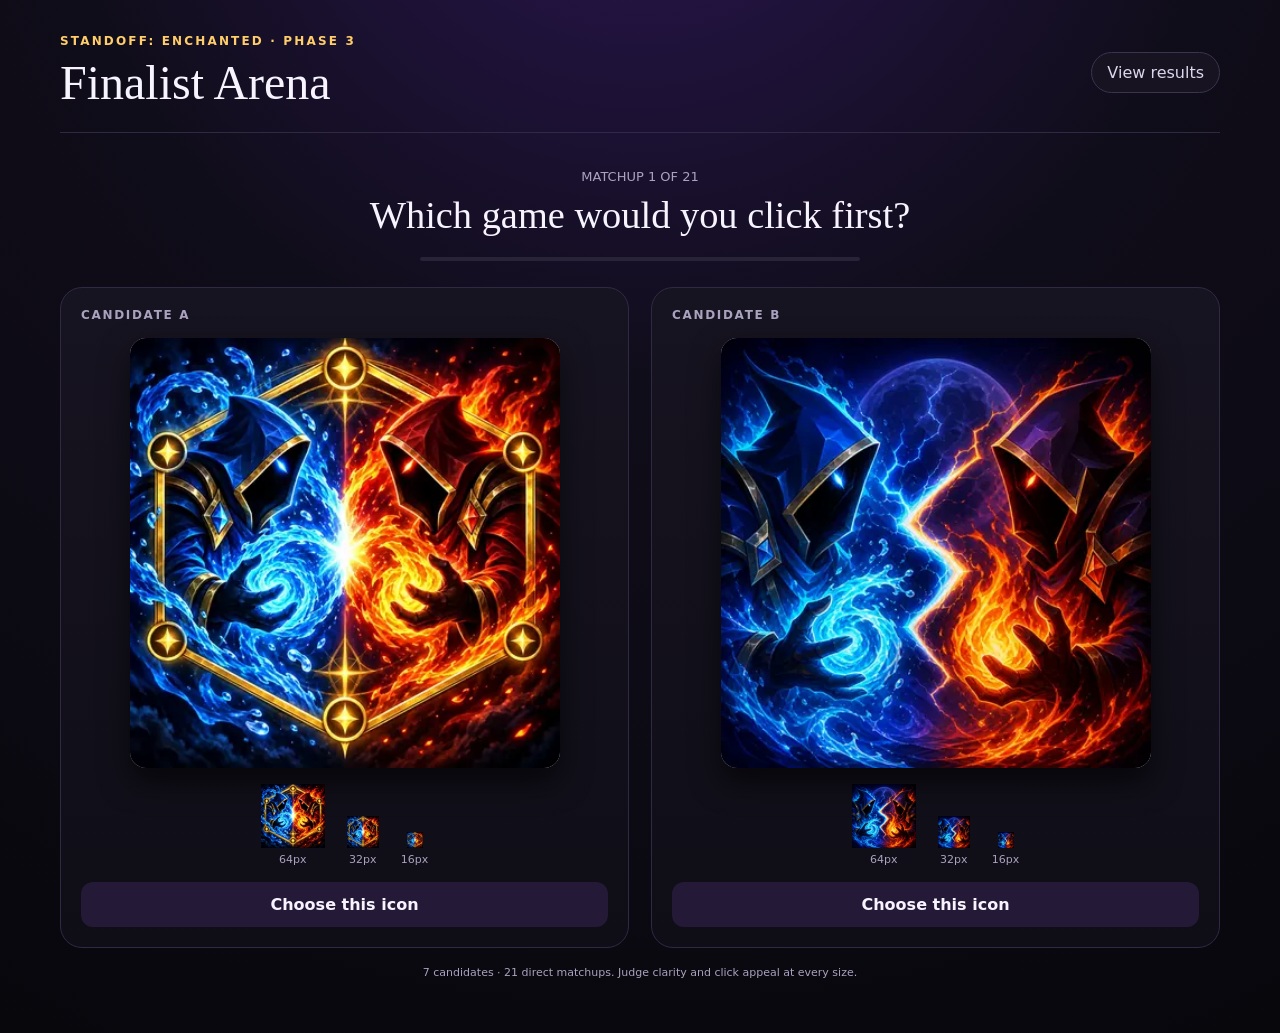
==== commit e2dd6ae5: "Icon test: restart phase 3 on the fixed build" ====
--- a/ABTest/index.html
+++ b/ABTest/index.html
@@ -2,10 +2,10 @@
 :root{--ink:#f7f4ff;--muted:#aaa2bf;--panel:#12101d;--line:#302944;--violet:#9f74ff;--gold:#ffcd69}*{box-sizing:border-box}body{margin:0;min-height:100vh;color:var(--ink);font-family:Inter,system-ui,sans-serif;background:radial-gradient(circle at 50% -20%,#2b1653 0,#100d1a 42%,#08070c 100%)}button{font:inherit}main{width:min(1160px,calc(100% - 32px));margin:auto;padding:34px 0 54px}header,.results-head{display:flex;align-items:center;justify-content:space-between}header{border-bottom:1px solid var(--line);padding-bottom:22px}h1,h2,h3,p{margin:0}h1{font:48px Georgia,serif}h2{font:clamp(26px,3vw,40px) Georgia,serif}.eyebrow{color:var(--gold);text-transform:uppercase;font-weight:800;font-size:12px;letter-spacing:.18em;margin-bottom:7px}.quiet{color:#dcd6ef;background:#171320;border:1px solid #3b3350;padding:10px 15px;border-radius:99px;cursor:pointer}.quiet:hover{border-color:var(--violet)}.prompt{text-align:center;margin:36px auto 26px}.prompt p{color:var(--muted);font-size:13px;text-transform:uppercase;margin-bottom:9px}.progress{width:min(440px,90%);height:4px;margin:20px auto 0;background:#292338;border-radius:5px;overflow:hidden}.progress span,.bar span{display:block;height:100%;background:linear-gradient(90deg,var(--violet),var(--gold))}.matchup{display:grid;grid-template-columns:1fr 1fr;gap:22px}.candidate{display:flex;flex-direction:column;align-items:center;gap:16px;color:var(--ink);background:linear-gradient(180deg,#171421,#0f0d16);border:1px solid var(--line);border-radius:22px;padding:20px;cursor:pointer;transition:.18s}.candidate:hover,.candidate:focus{transform:translateY(-4px);border-color:var(--gold);box-shadow:0 18px 50px #0008;outline:none}.label{align-self:flex-start;color:var(--muted);font-size:12px;font-weight:800;letter-spacing:.14em;text-transform:uppercase}.hero,.checker{background-color:#aaa;background-image:linear-gradient(45deg,#ddd 25%,transparent 25%),linear-gradient(-45deg,#ddd 25%,transparent 25%),linear-gradient(45deg,transparent 75%,#ddd 75%),linear-gradient(-45deg,transparent 75%,#ddd 75%);background-size:18px 18px;background-position:0 0,0 9px,9px -9px,-9px 0}.hero{width:min(100%,430px);aspect-ratio:1;border-radius:16px;overflow:hidden;box-shadow:0 14px 30px #0009}.hero img{width:100%;height:100%;object-fit:contain;display:block}.candidate strong{width:100%;padding:13px;border-radius:12px;background:#241a38}.sizes{min-height:76px;display:flex;align-items:end;justify-content:center;gap:22px}.size{display:grid;justify-items:center;gap:5px}.size span{display:grid;place-items:center}.size img{display:block;object-fit:contain}.size small,.hint,.note{color:var(--muted);font-size:11px}.hint,.note{text-align:center;margin-top:18px}.warn{width:min(680px,100%);margin:0 auto 18px;padding:12px 16px;border-radius:12px;border:1px solid #7a4a2a;background:#2a1a12;color:#ffc9a0;font-size:13px;text-align:center}.results{width:min(900px,100%);margin:38px auto}.results-head{margin-bottom:22px}.board{display:grid;gap:10px}.row{display:grid;grid-template-columns:42px 74px 1fr auto;align-items:center;gap:15px;padding:12px 16px;background:#13101cdd;border:1px solid var(--line);border-radius:15px}.rank{color:var(--gold);font:24px Georgia,serif;text-align:center}.thumb{width:64px;height:64px;border-radius:12px;overflow:hidden}.thumb img{width:100%;height:100%;object-fit:contain}.copy h3{font-size:15px;margin-bottom:9px}.bar{height:5px;background:#2e283a;border-radius:9px;overflow:hidden}.score{text-align:right;min-width:92px}.score strong{display:block;font-size:21px}.score small{color:var(--muted)}.primary{display:block;margin:24px auto 0;background:linear-gradient(135deg,#8355eb,#b98cff);color:#fff;font-weight:800;border:0;border-radius:12px;padding:13px 22px;cursor:pointer}.hidden{display:none!important}@media(max-width:720px){main{width:calc(100% - 20px);padding-top:18px}.matchup{grid-template-columns:1fr}.hero{max-width:330px}.candidate{padding:14px}.row{grid-template-columns:30px 54px 1fr}.thumb{width:48px;height:48px}.score{grid-column:3;text-align:left}h1{font-size:32px}}
 </style></head><body><main><header><div><p class="eyebrow">StandOff: Enchanted · Phase 3</p><h1>Finalist Arena</h1></div><button id="toggle" class="quiet">View results</button></header><p id="warn" class="warn hidden"></p><section id="arena"><div class="prompt"><p id="round"></p><h2>Which game would you click first?</h2><div class="progress"><span id="progress"></span></div></div><div class="matchup" id="matchup"></div><p class="hint" id="hint">Judge clarity and click appeal at every size.</p></section><section id="results" class="results hidden"><div class="results-head"><div><p class="eyebrow">Phase 3 results</p><h2>Seven candidates ranked</h2></div><div><button id="refresh" class="quiet">Refresh results</button> <button id="reset" class="quiet">Start over</button></div></div><div id="board" class="board"></div><button id="continue" class="primary">Continue voting</button><p id="status" class="note">Loading Phase 3 results…</p><div class="archive"><div class="results-head"><div><p class="eyebrow">Phase 2 archive</p><h2>Three-icon final</h2></div></div><div id="archive2Board" class="board"></div><p id="archive2Status" class="note">Loading archived results…</p></div><div class="archive"><div class="results-head"><div><p class="eyebrow">Phase 1 archive</p><h2>Original six-icon results</h2></div></div><div id="archiveBoard" class="board"></div><p id="archiveStatus" class="note">Loading archived results…</p></div></section></main><script>
 const CANDIDATES=[{"id":"hex-alpha","name":"Hex · transparent","src":"[data-uri]"},{"id":"circle-alpha","name":"Circle · transparent","src":"[data-uri]"},{"id":"hex-cosmic","name":"Hex · cosmic square","src":"[data-uri]"},{"id":"circle-cosmic","name":"Circle · cosmic square","src":"[data-uri]"},{"id":"wizard-elemental","name":"Wizard duel · elemental","src":"[data-uri]"},{"id":"wizard-seal","name":"Wizard duel · arcane seal","src":"[data-uri]"},{"id":"duel-hex-frame","name":"Wizard duel · hex frame","src":"[data-uri]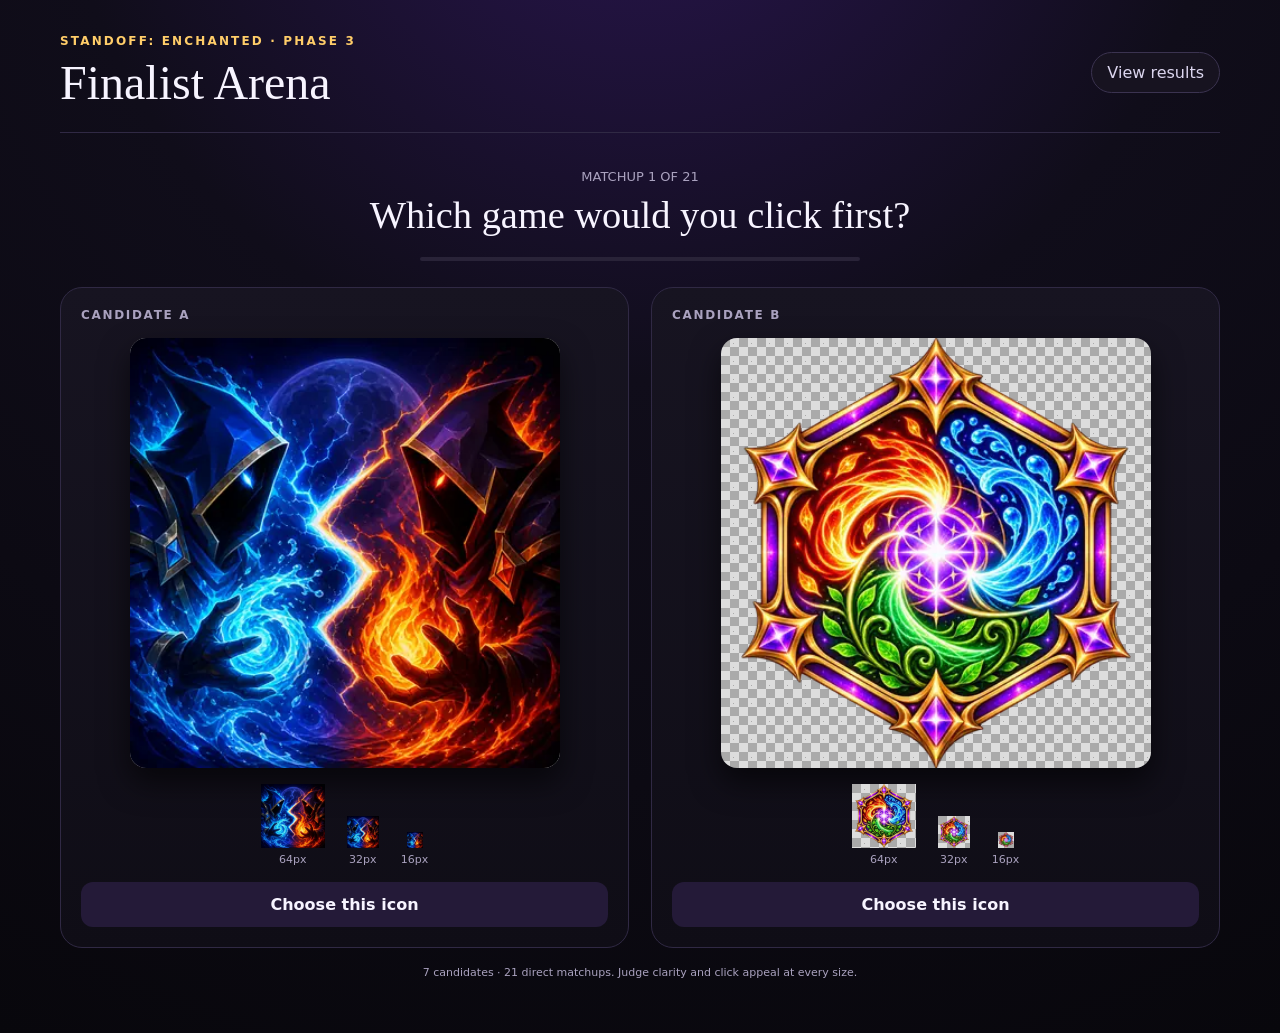
==== commit c08664d2: "Help search engines find and understand the site robots.txt and sitemap.xml at the root; VideoGame, " ====
--- a/ABTest/index.html
+++ b/ABTest/index.html
@@ -1,4 +1,4 @@
-<!doctype html><html lang="en"><head><meta charset="utf-8"><meta name="viewport" content="width=device-width,initial-scale=1"><title>StandOff Finalist Icon Arena</title><meta name="description" content="Phase 2: choose between the three finalist icons for StandOff: Enchanted."><style>
+<!doctype html><html lang="en"><head><meta charset="utf-8"><meta name="robots" content="noindex"><meta name="viewport" content="width=device-width,initial-scale=1"><title>StandOff Finalist Icon Arena</title><meta name="description" content="Phase 2: choose between the three finalist icons for StandOff: Enchanted."><style>
 :root{--ink:#f7f4ff;--muted:#aaa2bf;--panel:#12101d;--line:#302944;--violet:#9f74ff;--gold:#ffcd69}*{box-sizing:border-box}body{margin:0;min-height:100vh;color:var(--ink);font-family:Inter,system-ui,sans-serif;background:radial-gradient(circle at 50% -20%,#2b1653 0,#100d1a 42%,#08070c 100%)}button{font:inherit}main{width:min(1160px,calc(100% - 32px));margin:auto;padding:34px 0 54px}header,.results-head{display:flex;align-items:center;justify-content:space-between}header{border-bottom:1px solid var(--line);padding-bottom:22px}h1,h2,h3,p{margin:0}h1{font:48px Georgia,serif}h2{font:clamp(26px,3vw,40px) Georgia,serif}.eyebrow{color:var(--gold);text-transform:uppercase;font-weight:800;font-size:12px;letter-spacing:.18em;margin-bottom:7px}.quiet{color:#dcd6ef;background:#171320;border:1px solid #3b3350;padding:10px 15px;border-radius:99px;cursor:pointer}.quiet:hover{border-color:var(--violet)}.prompt{text-align:center;margin:36px auto 26px}.prompt p{color:var(--muted);font-size:13px;text-transform:uppercase;margin-bottom:9px}.progress{width:min(440px,90%);height:4px;margin:20px auto 0;background:#292338;border-radius:5px;overflow:hidden}.progress span,.bar span{display:block;height:100%;background:linear-gradient(90deg,var(--violet),var(--gold))}.matchup{display:grid;grid-template-columns:1fr 1fr;gap:22px}.candidate{display:flex;flex-direction:column;align-items:center;gap:16px;color:var(--ink);background:linear-gradient(180deg,#171421,#0f0d16);border:1px solid var(--line);border-radius:22px;padding:20px;cursor:pointer;transition:.18s}.candidate:hover,.candidate:focus{transform:translateY(-4px);border-color:var(--gold);box-shadow:0 18px 50px #0008;outline:none}.label{align-self:flex-start;color:var(--muted);font-size:12px;font-weight:800;letter-spacing:.14em;text-transform:uppercase}.hero,.checker{background-color:#aaa;background-image:linear-gradient(45deg,#ddd 25%,transparent 25%),linear-gradient(-45deg,#ddd 25%,transparent 25%),linear-gradient(45deg,transparent 75%,#ddd 75%),linear-gradient(-45deg,transparent 75%,#ddd 75%);background-size:18px 18px;background-position:0 0,0 9px,9px -9px,-9px 0}.hero{width:min(100%,430px);aspect-ratio:1;border-radius:16px;overflow:hidden;box-shadow:0 14px 30px #0009}.hero img{width:100%;height:100%;object-fit:contain;display:block}.candidate strong{width:100%;padding:13px;border-radius:12px;background:#241a38}.sizes{min-height:76px;display:flex;align-items:end;justify-content:center;gap:22px}.size{display:grid;justify-items:center;gap:5px}.size span{display:grid;place-items:center}.size img{display:block;object-fit:contain}.size small,.hint,.note{color:var(--muted);font-size:11px}.hint,.note{text-align:center;margin-top:18px}.warn{width:min(680px,100%);margin:0 auto 18px;padding:12px 16px;border-radius:12px;border:1px solid #7a4a2a;background:#2a1a12;color:#ffc9a0;font-size:13px;text-align:center}.results{width:min(900px,100%);margin:38px auto}.results-head{margin-bottom:22px}.board{display:grid;gap:10px}.row{display:grid;grid-template-columns:42px 74px 1fr auto;align-items:center;gap:15px;padding:12px 16px;background:#13101cdd;border:1px solid var(--line);border-radius:15px}.rank{color:var(--gold);font:24px Georgia,serif;text-align:center}.thumb{width:64px;height:64px;border-radius:12px;overflow:hidden}.thumb img{width:100%;height:100%;object-fit:contain}.copy h3{font-size:15px;margin-bottom:9px}.bar{height:5px;background:#2e283a;border-radius:9px;overflow:hidden}.score{text-align:right;min-width:92px}.score strong{display:block;font-size:21px}.score small{color:var(--muted)}.primary{display:block;margin:24px auto 0;background:linear-gradient(135deg,#8355eb,#b98cff);color:#fff;font-weight:800;border:0;border-radius:12px;padding:13px 22px;cursor:pointer}.hidden{display:none!important}@media(max-width:720px){main{width:calc(100% - 20px);padding-top:18px}.matchup{grid-template-columns:1fr}.hero{max-width:330px}.candidate{padding:14px}.row{grid-template-columns:30px 54px 1fr}.thumb{width:48px;height:48px}.score{grid-column:3;text-align:left}h1{font-size:32px}}
 </style></head><body><main><header><div><p class="eyebrow">StandOff: Enchanted · Phase 3</p><h1>Finalist Arena</h1></div><button id="toggle" class="quiet">View results</button></header><p id="warn" class="warn hidden"></p><section id="arena"><div class="prompt"><p id="round"></p><h2>Which game would you click first?</h2><div class="progress"><span id="progress"></span></div></div><div class="matchup" id="matchup"></div><p class="hint" id="hint">Judge clarity and click appeal at every size.</p></section><section id="results" class="results hidden"><div class="results-head"><div><p class="eyebrow">Phase 3 results</p><h2>Seven candidates ranked</h2></div><div><button id="refresh" class="quiet">Refresh results</button> <button id="reset" class="quiet">Start over</button></div></div><div id="board" class="board"></div><button id="continue" class="primary">Continue voting</button><p id="status" class="note">Loading Phase 3 results…</p><div class="archive"><div class="results-head"><div><p class="eyebrow">Phase 2 archive</p><h2>Three-icon final</h2></div></div><div id="archive2Board" class="board"></div><p id="archive2Status" class="note">Loading archived results…</p></div><div class="archive"><div class="results-head"><div><p class="eyebrow">Phase 1 archive</p><h2>Original six-icon results</h2></div></div><div id="archiveBoard" class="board"></div><p id="archiveStatus" class="note">Loading archived results…</p></div></section></main><script>
 const CANDIDATES=[{"id":"hex-alpha","name":"Hex · transparent","src":"[data-uri]"},{"id":"circle-alpha","name":"Circle · transparent","src":"[data-uri]